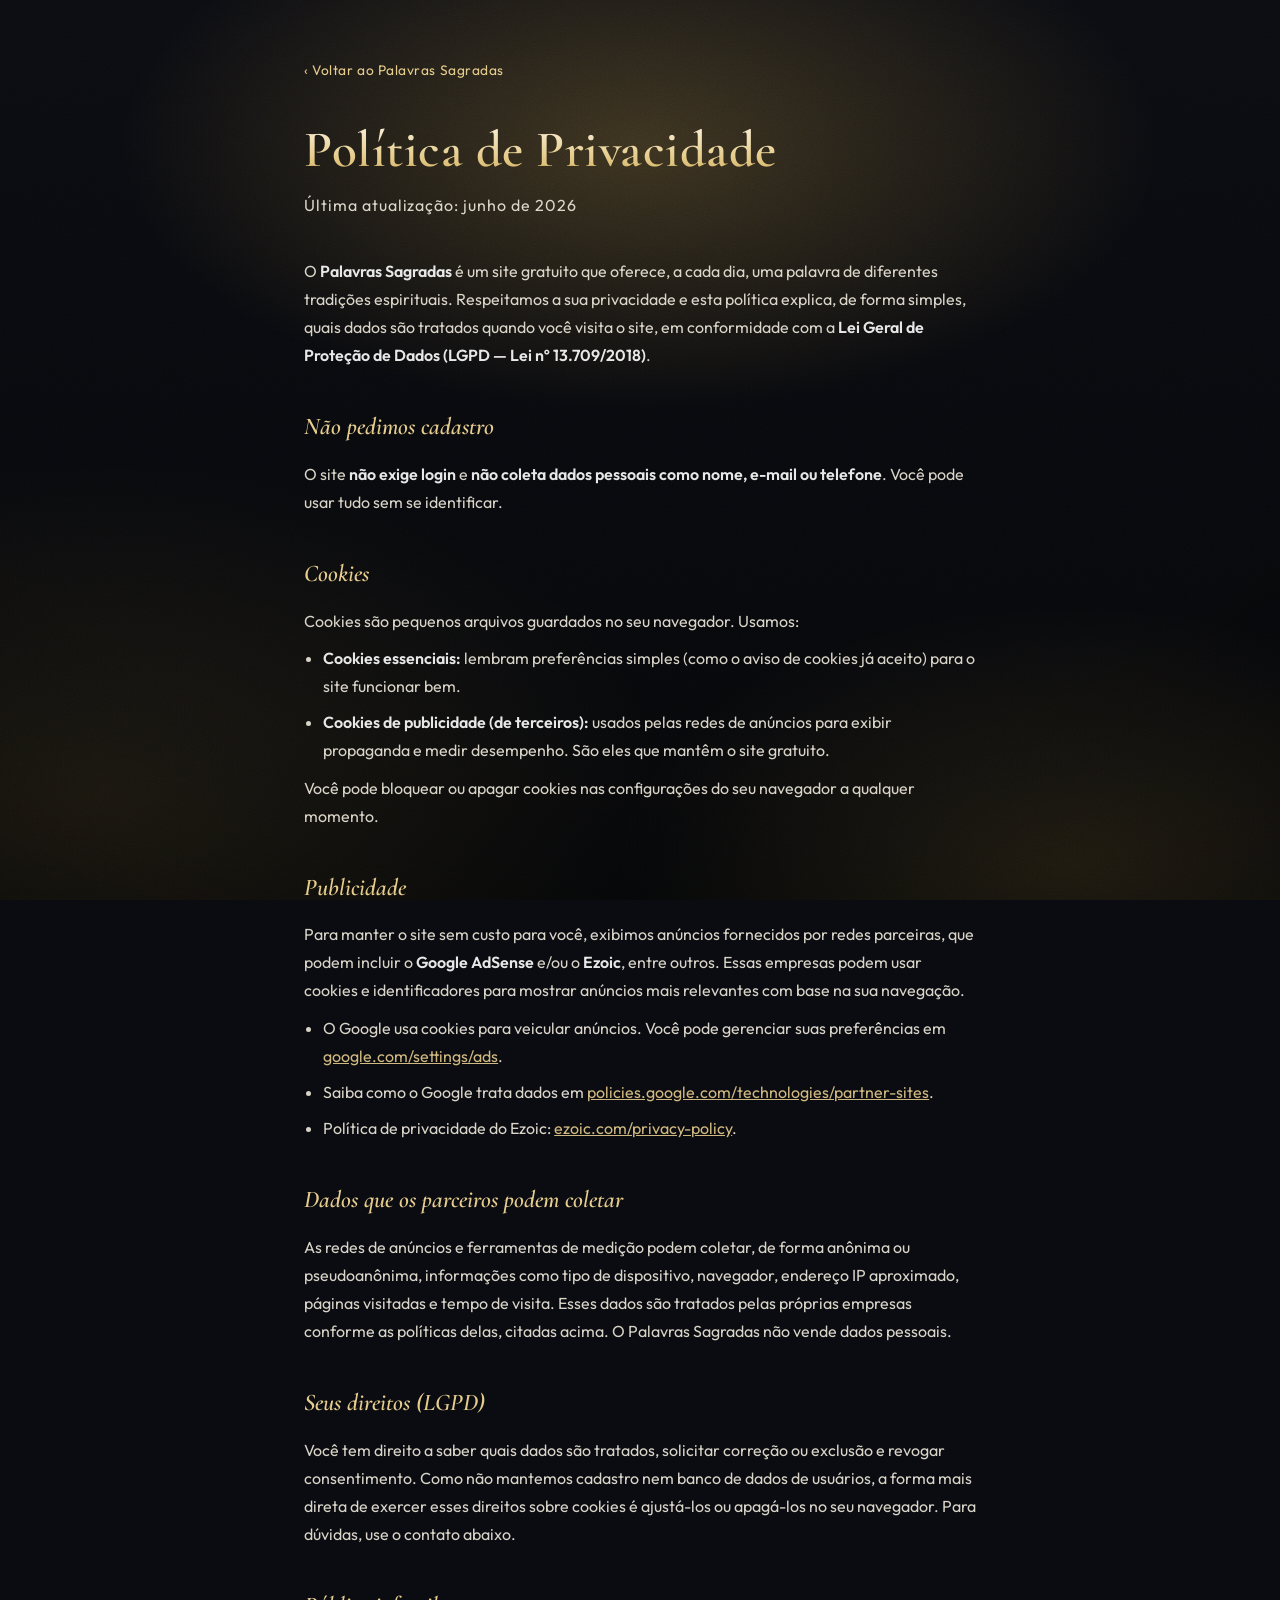
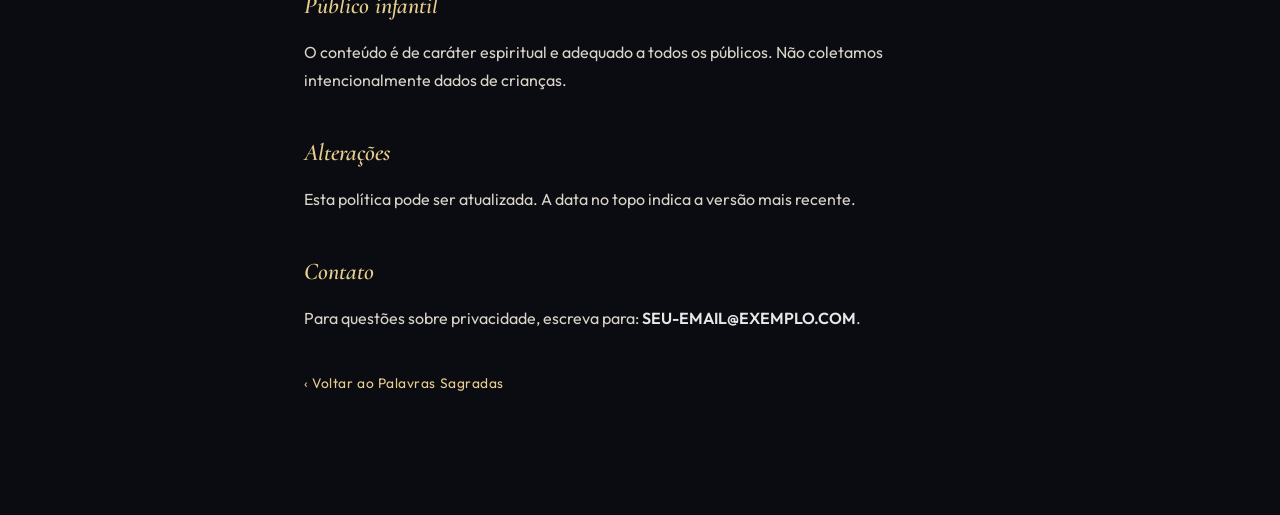
==== privacidade.html @ 9f62ef6f "Infra de monetização: slots de anúncio + LGPD (cookies) + Política de Privacidade - Slots <aside cla" ====
<!DOCTYPE html>
<html lang="pt-BR">
<head>
  <meta charset="UTF-8" />
  <meta name="viewport" content="width=device-width, initial-scale=1.0" />
  <title>Política de Privacidade — Palavras Sagradas</title>
  <meta name="description" content="Política de Privacidade do Palavras Sagradas: como usamos cookies e anúncios para manter o site gratuito, em conformidade com a LGPD." />
  <meta name="theme-color" content="#0b0c11" />
  <link rel="icon" href="assets/favicon.svg" type="image/svg+xml" />
  <link rel="preconnect" href="https://fonts.googleapis.com" />
  <link rel="preconnect" href="https://fonts.gstatic.com" crossorigin />
  <link href="https://fonts.googleapis.com/css2?family=Cormorant+Garamond:ital,wght@0,400;0,500;0,600;0,700;1,400;1,500;1,600&family=Outfit:wght@300;400;500;600&display=swap" rel="stylesheet" />
  <link rel="stylesheet" href="css/styles.css" />
  <style>
    .legal {
      max-width: 720px;
      margin: 0 auto;
      padding: 3.5rem 1.5rem 5rem;
    }
    .legal__back {
      display: inline-flex; align-items: center; gap: 0.4rem;
      color: var(--muted); text-decoration: none;
      font-size: 0.86rem; letter-spacing: 0.04em;
      margin-bottom: 2.5rem;
    }
    .legal__back:hover { color: var(--gold-soft); }
    .legal h1 {
      font-family: var(--serif); font-weight: 600;
      font-size: clamp(2.2rem, 6vw, 3.2rem);
      line-height: 1.1; letter-spacing: 0.01em;
      background: linear-gradient(180deg, #fbf3df 0%, var(--gold-soft) 55%, var(--gold) 100%);
      -webkit-background-clip: text; background-clip: text; color: transparent;
      padding-bottom: 0.12em;
      margin-bottom: 0.4rem;
    }
    .legal__updated { color: var(--muted); font-size: 0.82rem; letter-spacing: 0.06em; margin-bottom: 2.4rem; }
    .legal h2 {
      font-family: var(--serif); font-weight: 600; font-style: italic;
      color: var(--gold-soft);
      font-size: 1.5rem; margin: 2.4rem 0 0.8rem;
    }
    .legal p, .legal li { color: var(--text); opacity: 0.9; line-height: 1.75; font-size: 1rem; }
    .legal ul { margin: 0.6rem 0 0.6rem 1.2rem; }
    .legal li { margin-bottom: 0.5rem; }
    .legal a { color: var(--gold-soft); }
    .legal strong { color: #fff; font-weight: 600; }
  </style>
</head>
<body>
  <main class="legal">
    <a class="legal__back" href="index.html">‹ Voltar ao Palavras Sagradas</a>

    <h1>Política de Privacidade</h1>
    <p class="legal__updated">Última atualização: junho de 2026</p>

    <p>
      O <strong>Palavras Sagradas</strong> é um site gratuito que oferece, a cada dia, uma palavra de
      diferentes tradições espirituais. Respeitamos a sua privacidade e esta política explica, de forma
      simples, quais dados são tratados quando você visita o site, em conformidade com a
      <strong>Lei Geral de Proteção de Dados (LGPD — Lei nº 13.709/2018)</strong>.
    </p>

    <h2>Não pedimos cadastro</h2>
    <p>
      O site <strong>não exige login</strong> e <strong>não coleta dados pessoais como nome, e-mail ou telefone</strong>.
      Você pode usar tudo sem se identificar.
    </p>

    <h2>Cookies</h2>
    <p>
      Cookies são pequenos arquivos guardados no seu navegador. Usamos:
    </p>
    <ul>
      <li><strong>Cookies essenciais:</strong> lembram preferências simples (como o aviso de cookies já aceito) para o site funcionar bem.</li>
      <li><strong>Cookies de publicidade (de terceiros):</strong> usados pelas redes de anúncios para exibir propaganda e medir desempenho. São eles que mantêm o site gratuito.</li>
    </ul>
    <p>Você pode bloquear ou apagar cookies nas configurações do seu navegador a qualquer momento.</p>

    <h2>Publicidade</h2>
    <p>
      Para manter o site sem custo para você, exibimos anúncios fornecidos por redes parceiras, que podem incluir o
      <strong>Google AdSense</strong> e/ou o <strong>Ezoic</strong>, entre outros. Essas empresas podem usar cookies e
      identificadores para mostrar anúncios mais relevantes com base na sua navegação.
    </p>
    <ul>
      <li>O Google usa cookies para veicular anúncios. Você pode gerenciar suas preferências em
        <a href="https://www.google.com/settings/ads" target="_blank" rel="noopener">google.com/settings/ads</a>.</li>
      <li>Saiba como o Google trata dados em
        <a href="https://policies.google.com/technologies/partner-sites" target="_blank" rel="noopener">policies.google.com/technologies/partner-sites</a>.</li>
      <li>Política de privacidade do Ezoic:
        <a href="https://www.ezoic.com/privacy-policy/" target="_blank" rel="noopener">ezoic.com/privacy-policy</a>.</li>
    </ul>

    <h2>Dados que os parceiros podem coletar</h2>
    <p>
      As redes de anúncios e ferramentas de medição podem coletar, de forma anônima ou pseudoanônima, informações como
      tipo de dispositivo, navegador, endereço IP aproximado, páginas visitadas e tempo de visita. Esses dados são tratados
      pelas próprias empresas conforme as políticas delas, citadas acima. O Palavras Sagradas não vende dados pessoais.
    </p>

    <h2>Seus direitos (LGPD)</h2>
    <p>
      Você tem direito a saber quais dados são tratados, solicitar correção ou exclusão e revogar consentimento.
      Como não mantemos cadastro nem banco de dados de usuários, a forma mais direta de exercer esses direitos
      sobre cookies é ajustá-los ou apagá-los no seu navegador. Para dúvidas, use o contato abaixo.
    </p>

    <h2>Público infantil</h2>
    <p>
      O conteúdo é de caráter espiritual e adequado a todos os públicos. Não coletamos intencionalmente dados de crianças.
    </p>

    <h2>Alterações</h2>
    <p>
      Esta política pode ser atualizada. A data no topo indica a versão mais recente.
    </p>

    <h2>Contato</h2>
    <!-- IMPORTANTE: troque o e-mail abaixo pelo seu e-mail de contato real antes de divulgar o site. -->
    <p>
      Para questões sobre privacidade, escreva para: <strong>SEU-EMAIL@EXEMPLO.COM</strong>.
    </p>

    <a class="legal__back" href="index.html" style="margin-top:2.5rem;">‹ Voltar ao Palavras Sagradas</a>
  </main>
</body>
</html>
---- css/styles.css ----
/* ============================================================
   Palavras Sagradas — A palavra do dia de muitas tradições
   Estética: santuário noturno / luxo cinematográfico.
   Obsidiana profunda, ouro luminoso, texto "iluminado",
   atmosfera com aura e grão. Cada tradição entra como uma
   cor de luz (--primary/--glow) sobre a base escura; o ouro
   (--gold) é a constante que dá o tom premium.
   ============================================================ */

:root {
  /* base escura constante */
  --bg: #0b0c11;
  --bg-2: #060709;
  --surface: rgba(255, 255, 255, 0.045);
  --surface-2: rgba(255, 255, 255, 0.08);
  --text: #f0eadd;
  --muted: #9d978a;
  --line: rgba(214, 196, 150, 0.16);

  /* ouro (constante) + cor da tradição (injetada no reader) */
  --gold: #c9a24a;
  --gold-soft: #e6cd8e;
  --primary: #c9a24a;   /* na home, é ouro; no reader vira a cor da tradição */
  --accent: #c9a24a;    /* mantido ouro */
  --glow: rgba(201, 162, 74, 0.22);

  --radius: 26px;
  --radius-sm: 14px;
  --ease: cubic-bezier(0.22, 1, 0.36, 1);
  --serif: "Cormorant Garamond", Georgia, "Times New Roman", serif;
  --sans: "Outfit", system-ui, -apple-system, sans-serif;
}

* { box-sizing: border-box; margin: 0; padding: 0; }
html { -webkit-text-size-adjust: 100%; }

body {
  font-family: var(--sans);
  font-weight: 400;
  color: var(--text);
  background: var(--bg);
  min-height: 100vh;
  min-height: 100dvh;
  line-height: 1.65;
  transition: background-color 1.1s var(--ease);
  overflow-x: hidden;
  -webkit-font-smoothing: antialiased;
}

::selection { background: color-mix(in srgb, var(--gold) 40%, transparent); color: #fff; }

/* atmosfera: aura de luz + vinheta cinematográfica */
body::before {
  content: "";
  position: fixed;
  inset: 0;
  z-index: -2;
  background:
    radial-gradient(58% 42% at 50% 16%, color-mix(in srgb, var(--primary) 26%, transparent), transparent 70%),
    radial-gradient(50% 40% at 84% 96%, color-mix(in srgb, var(--gold) 12%, transparent), transparent 72%),
    radial-gradient(60% 50% at 8% 88%, color-mix(in srgb, var(--primary) 10%, transparent), transparent 74%),
    radial-gradient(120% 110% at 50% 30%, transparent 46%, rgba(0, 0, 0, 0.55) 100%),
    linear-gradient(180deg, var(--bg), var(--bg-2));
  transition: background 1.1s var(--ease);
  pointer-events: none;
}

/* grão sutil */
body::after {
  content: "";
  position: fixed;
  inset: 0;
  z-index: -1;
  pointer-events: none;
  opacity: 0.5;
  mix-blend-mode: soft-light;
  background-image: url("data:image/svg+xml,%3Csvg xmlns='http://www.w3.org/2000/svg' width='200' height='200'%3E%3Cfilter id='n'%3E%3CfeTurbulence type='fractalNoise' baseFrequency='0.85' numOctaves='2' stitchTiles='stitch'/%3E%3C/filter%3E%3Crect width='100%25' height='100%25' filter='url(%23n)' opacity='0.5'/%3E%3C/svg%3E");
}

.app {
  max-width: 860px;
  margin: 0 auto;
  padding: clamp(1.2rem, 4vw, 2.6rem);
  min-height: 100vh;
  min-height: 100dvh;
  display: flex;
  flex-direction: column;
}

.screen { flex: 1; display: flex; flex-direction: column; }
.screen[hidden] { display: none; }
.screen.is-entering > * { animation: rise 1s var(--ease) both; }
.screen.is-entering > *:nth-child(2) { animation-delay: 0.1s; }
.screen.is-entering > *:nth-child(3) { animation-delay: 0.2s; }
.screen.is-entering > *:nth-child(4) { animation-delay: 0.3s; }
@keyframes rise {
  from { opacity: 0; transform: translateY(20px); }
  to   { opacity: 1; transform: translateY(0); }
}

/* ===================== TELA INICIAL ===================== */
.home { justify-content: center; min-height: 88dvh; }
.home__head { text-align: center; padding: clamp(1rem, 5vw, 2.5rem) 0 0.5rem; }

/* emblema com anel de ouro e brilho */
.brand__mark {
  display: inline-grid;
  place-items: center;
  width: 88px; height: 88px;
  margin: 0 auto 1.8rem;
  border-radius: 50%;
  color: var(--gold-soft);
  fill: var(--gold-soft);
  border: 1px solid color-mix(in srgb, var(--gold) 60%, transparent);
  background: radial-gradient(circle at 50% 38%, color-mix(in srgb, var(--gold) 22%, transparent), transparent 68%);
  box-shadow:
    0 0 0 6px rgba(201, 162, 74, 0.05),
    0 0 50px -8px color-mix(in srgb, var(--gold) 55%, transparent),
    inset 0 0 24px -6px color-mix(in srgb, var(--gold) 40%, transparent);
  animation: haloPulse 6s ease-in-out infinite;
}
.brand__mark svg { width: 42px; height: 42px; filter: drop-shadow(0 0 8px color-mix(in srgb, var(--gold) 50%, transparent)); }
@keyframes haloPulse {
  0%, 100% { box-shadow: 0 0 0 6px rgba(201,162,74,0.05), 0 0 50px -8px color-mix(in srgb, var(--gold) 50%, transparent), inset 0 0 24px -6px color-mix(in srgb, var(--gold) 38%, transparent); }
  50%      { box-shadow: 0 0 0 6px rgba(201,162,74,0.08), 0 0 70px -6px color-mix(in srgb, var(--gold) 70%, transparent), inset 0 0 30px -6px color-mix(in srgb, var(--gold) 50%, transparent); }
}

.home__eyebrow {
  text-transform: uppercase;
  letter-spacing: 0.42em;
  font-size: 0.68rem;
  font-weight: 500;
  color: var(--gold-soft);
  margin-bottom: 1.2rem;
  opacity: 0.85;
}
.home__title {
  font-family: var(--serif);
  font-weight: 600;
  font-size: clamp(2.9rem, 9.5vw, 5.2rem);
  line-height: 1.12;
  padding-bottom: 0.12em;
  letter-spacing: 0.01em;
  background: linear-gradient(180deg, #fbf3df 0%, var(--gold-soft) 55%, var(--gold) 100%);
  -webkit-background-clip: text;
  background-clip: text;
  color: transparent;
  text-shadow: 0 2px 40px color-mix(in srgb, var(--gold) 30%, transparent);
}
.home__lead {
  max-width: 30ch;
  margin: 1.5rem auto 0;
  font-family: var(--serif);
  font-style: italic;
  font-weight: 400;
  font-size: clamp(1.2rem, 3vw, 1.55rem);
  line-height: 1.45;
  color: var(--muted);
}

/* ornamento (linha com losango central) */
.ornament {
  display: block;
  width: 180px;
  height: 14px;
  margin: 2rem auto 0;
  position: relative;
}
.ornament::before {
  content: "";
  position: absolute; top: 50%; left: 0; right: 0;
  height: 1px;
  background: linear-gradient(90deg, transparent, color-mix(in srgb, var(--gold) 80%, transparent), transparent);
}
.ornament::after {
  content: "";
  position: absolute; top: 50%; left: 50%;
  width: 7px; height: 7px;
  transform: translate(-50%, -50%) rotate(45deg);
  background: var(--gold-soft);
  box-shadow: 0 0 12px 1px color-mix(in srgb, var(--gold) 70%, transparent);
}

/* ----- campo de busca ----- */
.search {
  position: relative;
  max-width: 480px;
  width: 100%;
  margin: 2.6rem auto 1rem;
}
.search__field {
  display: flex;
  align-items: center;
  gap: 0.75rem;
  background: var(--surface);
  border: 1px solid var(--line);
  border-radius: 999px;
  padding: 0.35rem 1.4rem;
  backdrop-filter: blur(14px);
  -webkit-backdrop-filter: blur(14px);
  box-shadow: inset 0 1px 0 rgba(255, 255, 255, 0.06), 0 24px 50px -28px rgba(0, 0, 0, 0.9);
  transition: border-color 0.45s var(--ease), box-shadow 0.45s var(--ease), transform 0.45s var(--ease);
}
.search__field:focus-within {
  border-color: color-mix(in srgb, var(--gold) 75%, transparent);
  box-shadow:
    inset 0 1px 0 rgba(255, 255, 255, 0.08),
    0 0 0 4px color-mix(in srgb, var(--gold) 16%, transparent),
    0 0 40px -10px color-mix(in srgb, var(--gold) 60%, transparent);
  transform: translateY(-1px);
}
.search__icon { width: 21px; height: 21px; color: var(--gold-soft); flex: none; opacity: 0.9; }
.search__input {
  flex: 1;
  font: inherit;
  font-size: 1.1rem;
  color: var(--text);
  background: none;
  border: none;
  outline: none;
  padding: 1rem 0;
}
.search__input::placeholder { color: var(--muted); opacity: 0.7; }

/* sugestões */
.suggest {
  list-style: none;
  position: absolute;
  left: 0; right: 0;
  margin-top: 0.7rem;
  background: rgba(18, 19, 26, 0.92);
  border: 1px solid var(--line);
  border-radius: var(--radius-sm);
  backdrop-filter: blur(20px);
  -webkit-backdrop-filter: blur(20px);
  box-shadow: 0 40px 80px -36px #000, 0 0 0 1px rgba(0, 0, 0, 0.4);
  overflow: hidden;
  z-index: 10;
  animation: rise 0.35s var(--ease);
}
.suggest[hidden] { display: none; }
.suggest__item {
  display: flex;
  align-items: center;
  gap: 0.9rem;
  width: 100%;
  padding: 0.85rem 1.2rem;
  font: inherit;
  font-size: 1.02rem;
  text-align: left;
  background: none;
  border: none;
  border-bottom: 1px solid rgba(255, 255, 255, 0.05);
  cursor: pointer;
  color: var(--text);
  transition: background 0.25s var(--ease), padding-left 0.25s var(--ease);
}
.suggest__item:last-child { border-bottom: none; }
.suggest__item:hover,
.suggest__item.is-active {
  background: color-mix(in srgb, var(--gold) 12%, transparent);
  padding-left: 1.45rem;
}
.suggest__icon {
  width: 40px; height: 40px;
  padding: 9px;
  flex: none;
  border-radius: 50%;
  color: var(--c, var(--gold-soft));
  fill: var(--c, var(--gold-soft));
  background: color-mix(in srgb, var(--c, var(--gold)) 18%, transparent);
}
.suggest__name { font-weight: 500; }
.suggest__tag { font-size: 0.82rem; color: var(--muted); margin-left: auto; text-align: right; font-style: italic; font-family: var(--serif); }

.search__msg {
  margin-top: 1.3rem;
  text-align: center;
  color: var(--muted);
  font-size: 1.02rem;
  animation: rise 0.3s var(--ease);
}
.search__msg[hidden] { display: none; }
.search__msg b { color: var(--gold-soft); font-weight: 400; font-style: italic; font-family: var(--serif); }
.search__suggest-btn {
  font: inherit;
  font-weight: 600;
  color: var(--gold-soft);
  background: none;
  border: none;
  cursor: pointer;
  text-decoration: underline;
  text-decoration-color: color-mix(in srgb, var(--gold) 55%, transparent);
  text-underline-offset: 4px;
  padding: 0 0.15rem;
}
.search__suggest-btn:hover { color: #fff; }

.home__foot {
  text-align: center;
  padding: 2.6rem 0 1.5rem;
  color: var(--muted);
  font-size: 0.76rem;
  letter-spacing: 0.08em;
  opacity: 0.8;
}

/* ===================== TELA DA PALAVRA ===================== */
.reader { justify-content: space-between; }

.reader__top {
  display: flex;
  align-items: center;
  justify-content: space-between;
  gap: 1rem;
  padding: 0.4rem 0 1rem;
}
.reader__brand { display: inline-flex; align-items: center; gap: 0.55rem; }
.reader__symbol {
  width: 22px; height: 22px;
  color: var(--primary); fill: var(--primary);
  filter: drop-shadow(0 0 6px color-mix(in srgb, var(--primary) 55%, transparent));
}
.reader__religion {
  font-weight: 500;
  font-size: 0.92rem;
  color: var(--text);
  letter-spacing: 0.05em;
}

.ghost-btn {
  font: inherit; font-size: 0.88rem; font-weight: 400;
  color: var(--muted);
  background: none;
  border: 1px solid transparent;
  cursor: pointer;
  padding: 0.45rem 1rem 0.45rem 0.7rem;
  border-radius: 999px;
  transition: color 0.3s var(--ease), background 0.3s var(--ease), border-color 0.3s var(--ease);
}
.ghost-btn:hover { color: var(--text); background: rgba(255, 255, 255, 0.05); border-color: var(--line); }

.reader__stage {
  flex: 1;
  display: flex;
  flex-direction: column;
  align-items: center;
  justify-content: center;
  text-align: center;
  gap: 1.6rem;
  padding: clamp(1rem, 5vw, 2.5rem) 0;
}

/* rótulo com filetes dourados dos lados */
.phrase-label {
  display: flex;
  align-items: center;
  gap: 0.9rem;
  text-transform: uppercase;
  letter-spacing: 0.34em;
  font-size: 0.68rem;
  font-weight: 500;
  color: var(--gold-soft);
}
.phrase-label::before,
.phrase-label::after {
  content: "";
  width: clamp(24px, 8vw, 52px);
  height: 1px;
  background: linear-gradient(90deg, transparent, color-mix(in srgb, var(--gold) 75%, transparent));
}
.phrase-label::after { transform: scaleX(-1); }

/* a palavra: texto iluminado, sem "card de blog" */
.phrase-card {
  position: relative;
  width: 100%;
  max-width: 680px;
  background: none;
  border: none;
  padding: clamp(1.5rem, 5vw, 2.5rem) clamp(0.5rem, 3vw, 2rem);
}
.phrase-card::before {
  content: "\201C";
  position: absolute;
  top: -0.32em; left: 50%;
  transform: translateX(-50%);
  font-family: var(--serif);
  font-style: italic;
  font-size: clamp(6rem, 20vw, 11rem);
  font-weight: 600;
  color: var(--gold);
  opacity: 0.16;
  line-height: 1;
  pointer-events: none;
}
.phrase-text {
  position: relative;
  font-family: var(--serif);
  font-style: italic;
  font-size: clamp(1.7rem, 5vw, 2.9rem);
  font-weight: 500;
  line-height: 1.4;
  color: var(--text);
  text-shadow: 0 1px 30px color-mix(in srgb, var(--primary) 22%, transparent);
  overflow-wrap: break-word;
  hyphens: auto;
}
.phrase-text.is-swapping { opacity: 0; transform: translateY(12px); }
.phrase-text { transition: opacity 0.55s var(--ease), transform 0.55s var(--ease); }

.phrase-ref {
  display: inline-flex;
  align-items: center;
  gap: 0.7rem;
  margin-top: 1.7rem;
  font-family: var(--sans);
  font-style: normal;
  font-size: 0.76rem;
  font-weight: 500;
  text-transform: uppercase;
  letter-spacing: 0.2em;
  color: var(--gold-soft);
}
.phrase-ref::before {
  content: "";
  width: 30px; height: 1px;
  background: linear-gradient(90deg, transparent, color-mix(in srgb, var(--gold) 80%, transparent));
}
.phrase-source {
  font-family: var(--serif);
  font-style: italic;
  font-size: 1.02rem;
  color: var(--muted);
}

/* ações */
.reader__actions {
  display: flex;
  align-items: center;
  justify-content: center;
  gap: 0.7rem;
  padding: 0.5rem 0 0.8rem;
}

.primary-btn {
  font: inherit; font-weight: 500; font-size: 0.96rem;
  letter-spacing: 0.05em;
  color: #15130d;
  background: linear-gradient(180deg, var(--gold-soft), var(--gold));
  border: none; cursor: pointer;
  padding: 0.95rem 2.1rem;
  border-radius: 999px;
  box-shadow:
    inset 0 1px 0 rgba(255, 255, 255, 0.4),
    0 12px 30px -12px color-mix(in srgb, var(--gold) 70%, transparent),
    0 0 0 1px rgba(0, 0, 0, 0.2);
  transition: transform 0.3s var(--ease), box-shadow 0.3s var(--ease), filter 0.3s var(--ease);
}
.primary-btn:hover { transform: translateY(-2px); filter: brightness(1.06); box-shadow: 0 18px 38px -14px color-mix(in srgb, var(--gold) 75%, transparent); }
.primary-btn:active { transform: translateY(0); }

/* chip de data (Hoje / Ontem / data) */
.phrase-day {
  font-family: var(--sans, inherit);
  text-transform: uppercase;
  letter-spacing: 0.32em;
  font-size: 0.64rem;
  font-weight: 500;
  color: var(--gold-soft);
  opacity: 0.78;
  margin-bottom: 0.85rem;
}

/* botões de navegação de dia (só passado) */
.day-btn {
  font: inherit; font-weight: 500; font-size: 0.92rem;
  letter-spacing: 0.04em;
  color: #15130d;
  background: linear-gradient(180deg, var(--gold-soft), var(--gold));
  border: none; cursor: pointer;
  padding: 0.85rem 1.7rem;
  border-radius: 999px;
  box-shadow:
    inset 0 1px 0 rgba(255, 255, 255, 0.4),
    0 12px 30px -12px color-mix(in srgb, var(--gold) 70%, transparent),
    0 0 0 1px rgba(0, 0, 0, 0.2);
  transition: transform 0.3s var(--ease), box-shadow 0.3s var(--ease), filter 0.3s var(--ease);
}
.day-btn:hover { transform: translateY(-2px); filter: brightness(1.06); }
.day-btn:active { transform: translateY(0); }
.day-btn[disabled] { opacity: 0.35; cursor: default; box-shadow: none; transform: none; filter: none; }
.day-btn--ghost {
  color: var(--gold-soft);
  background: transparent;
  box-shadow: inset 0 0 0 1px color-mix(in srgb, var(--gold) 40%, transparent);
}
.day-btn--ghost:hover { color: #fff; box-shadow: inset 0 0 0 1px color-mix(in srgb, var(--gold) 70%, transparent); }

.icon-btn {
  width: 52px; height: 52px;
  display: grid; place-items: center;
  color: var(--gold-soft);
  background: var(--surface);
  border: 1px solid var(--line);
  border-radius: 50%;
  cursor: pointer;
  backdrop-filter: blur(10px);
  -webkit-backdrop-filter: blur(10px);
  transition: transform 0.3s var(--ease), color 0.3s var(--ease), border-color 0.3s var(--ease), background 0.3s var(--ease);
}
.icon-btn svg { width: 21px; height: 21px; }
.icon-btn:hover { transform: translateY(-2px); border-color: color-mix(in srgb, var(--gold) 65%, transparent); color: #fff; }
.icon-btn[aria-expanded="true"] { color: #15130d; background: linear-gradient(180deg, var(--gold-soft), var(--gold)); border-color: transparent; }

/* menu de compartilhar */
.share-menu {
  display: grid;
  grid-template-columns: repeat(auto-fit, minmax(130px, 1fr));
  gap: 0.5rem;
  max-width: 440px;
  margin: 0.2rem auto 1rem;
  padding: 0.7rem;
  background: rgba(18, 19, 26, 0.92);
  border: 1px solid var(--line);
  border-radius: var(--radius-sm);
  backdrop-filter: blur(20px);
  -webkit-backdrop-filter: blur(20px);
  box-shadow: 0 40px 80px -36px #000;
  animation: rise 0.3s var(--ease);
}
.share-menu[hidden] { display: none; }
.share-opt {
  display: flex;
  align-items: center;
  justify-content: center;
  gap: 0.5rem;
  font: inherit;
  font-weight: 400;
  font-size: 0.92rem;
  color: var(--text);
  background: rgba(255, 255, 255, 0.04);
  border: 1px solid transparent;
  border-radius: 10px;
  padding: 0.78rem 0.6rem;
  cursor: pointer;
  transition: background 0.25s var(--ease), transform 0.25s var(--ease), border-color 0.25s var(--ease);
}
.share-opt:hover {
  background: color-mix(in srgb, var(--gold) 14%, transparent);
  border-color: color-mix(in srgb, var(--gold) 40%, transparent);
  transform: translateY(-1px);
}
.share-opt svg { width: 19px; height: 19px; color: var(--gold-soft); flex: none; }
.share-opt[hidden] { display: none; }

#share-canvas { display: none; }

.toast {
  text-align: center;
  margin: 0 auto;
  font-family: var(--serif);
  font-style: italic;
  font-size: 1rem;
  color: var(--text);
  background: rgba(18, 19, 26, 0.95);
  border: 1px solid color-mix(in srgb, var(--gold) 32%, transparent);
  border-radius: 999px;
  padding: 0.55rem 1.4rem;
  box-shadow: 0 18px 36px -18px #000;
  width: max-content;
  max-width: 90%;
  animation: rise 0.35s var(--ease);
}

.reader__foot { text-align: center; padding-top: 0.6rem; }
.text-link {
  font: inherit; font-family: var(--serif); font-style: italic; font-size: 1.15rem;
  color: var(--muted); background: none; border: none; cursor: pointer;
  letter-spacing: 0.01em;
  transition: color 0.3s var(--ease);
}
.text-link:hover { color: var(--gold-soft); }

/* ===================== FUNDO PERSONALIZADO ===================== */
/* a cor da tradição vira a aura de luz sobre a base escura */
body[data-religion]::before {
  background:
    radial-gradient(56% 42% at 50% 14%, color-mix(in srgb, var(--primary) 38%, transparent), transparent 68%),
    radial-gradient(48% 40% at 86% 98%, color-mix(in srgb, var(--primary) 20%, transparent), transparent 72%),
    radial-gradient(54% 46% at 6% 90%, color-mix(in srgb, var(--gold) 12%, transparent), transparent 74%),
    radial-gradient(120% 110% at 50% 26%, transparent 44%, rgba(0, 0, 0, 0.6) 100%),
    linear-gradient(180deg, var(--bg), var(--bg-2));
}

.reader-bg {
  position: fixed;
  inset: 0;
  z-index: -1;
  display: none;
  align-items: center;
  justify-content: center;
  pointer-events: none;
  overflow: hidden;
}
body[data-screen="reader"][data-religion] .reader-bg { display: flex; }
.reader-bg__mark {
  width: min(86vmin, 640px);
  height: min(86vmin, 640px);
  color: var(--primary);
  fill: var(--primary);
  opacity: 0.09;
  filter: drop-shadow(0 0 60px color-mix(in srgb, var(--primary) 50%, transparent));
  animation: float 24s ease-in-out infinite;
}
@keyframes float {
  0%, 100% { transform: translateY(1.5%) rotate(-2deg); }
  50%      { transform: translateY(-1.5%) rotate(2deg); }
}

/* acessibilidade */
:focus-visible { outline: 2px solid var(--gold-soft); outline-offset: 3px; border-radius: 6px; }

@media (prefers-reduced-motion: reduce) {
  *, *::before, *::after { animation: none !important; transition: none !important; }
}

@media (max-width: 440px) {
  .share-menu { grid-template-columns: repeat(2, 1fr); }
  .suggest__tag { display: none; }
  .phrase-label { letter-spacing: 0.24em; font-size: 0.64rem; }
  .phrase-label::before, .phrase-label::after { width: 22px; }
  .phrase-ref { letter-spacing: 0.14em; }
}

/* ============================================================
   PUBLICIDADE (slots de anúncio) + LGPD (cookies) + legal
   ============================================================ */

/* Slot de anúncio: discreto, só aparece quando a rede o preenche.
   Vazio, ele colapsa (sem altura) e fica invisível. */
.ad-slot {
  display: block;
  width: 100%;
  max-width: 728px;
  margin: 1.6rem auto 0;
  text-align: center;
  min-height: 0;
}
.ad-slot:not(:empty) {
  margin-top: 2rem;
  padding-top: 1.2rem;
  border-top: 1px solid var(--line);
}
.ad-slot:not(:empty)::before {
  content: "publicidade";
  display: block;
  font-size: 0.56rem;
  letter-spacing: 0.3em;
  text-transform: uppercase;
  color: var(--muted);
  opacity: 0.6;
  margin-bottom: 0.6rem;
}

/* link discreto para a Política de Privacidade */
.legal-link {
  display: inline-block;
  margin-top: 0.5rem;
  font-size: 0.74rem;
  letter-spacing: 0.06em;
  color: var(--muted);
  text-decoration: none;
  border-bottom: 1px solid transparent;
  transition: color 0.2s var(--ease), border-color 0.2s var(--ease);
}
.legal-link:hover { color: var(--gold-soft); border-bottom-color: color-mix(in srgb, var(--gold) 50%, transparent); }
.home__foot .legal-link { display: block; margin-top: 0.8rem; }

/* barra de cookies (LGPD) */
.cookie-bar {
  position: fixed;
  left: 50%;
  bottom: 1rem;
  transform: translateX(-50%);
  z-index: 50;
  width: calc(100% - 2rem);
  max-width: 640px;
  display: flex;
  align-items: center;
  gap: 1rem;
  padding: 0.95rem 1.1rem;
  background: rgba(16, 16, 22, 0.92);
  border: 1px solid var(--line);
  border-radius: var(--radius-sm);
  box-shadow: 0 20px 50px -20px rgba(0, 0, 0, 0.8);
  backdrop-filter: blur(14px);
  -webkit-backdrop-filter: blur(14px);
}
.cookie-bar__text {
  flex: 1;
  font-size: 0.82rem;
  line-height: 1.5;
  color: var(--muted);
}
.cookie-bar__text a { color: var(--gold-soft); text-decoration: none; border-bottom: 1px solid color-mix(in srgb, var(--gold) 40%, transparent); }
.cookie-bar__btn {
  flex-shrink: 0;
  font: inherit; font-weight: 500; font-size: 0.84rem;
  color: #15130d;
  background: linear-gradient(180deg, var(--gold-soft), var(--gold));
  border: none; cursor: pointer;
  padding: 0.6rem 1.3rem;
  border-radius: 999px;
  transition: filter 0.2s var(--ease), transform 0.2s var(--ease);
}
.cookie-bar__btn:hover { filter: brightness(1.06); transform: translateY(-1px); }

@media (max-width: 540px) {
  .cookie-bar { flex-direction: column; align-items: stretch; text-align: center; gap: 0.7rem; }
  .cookie-bar__btn { width: 100%; padding: 0.7rem; }
}
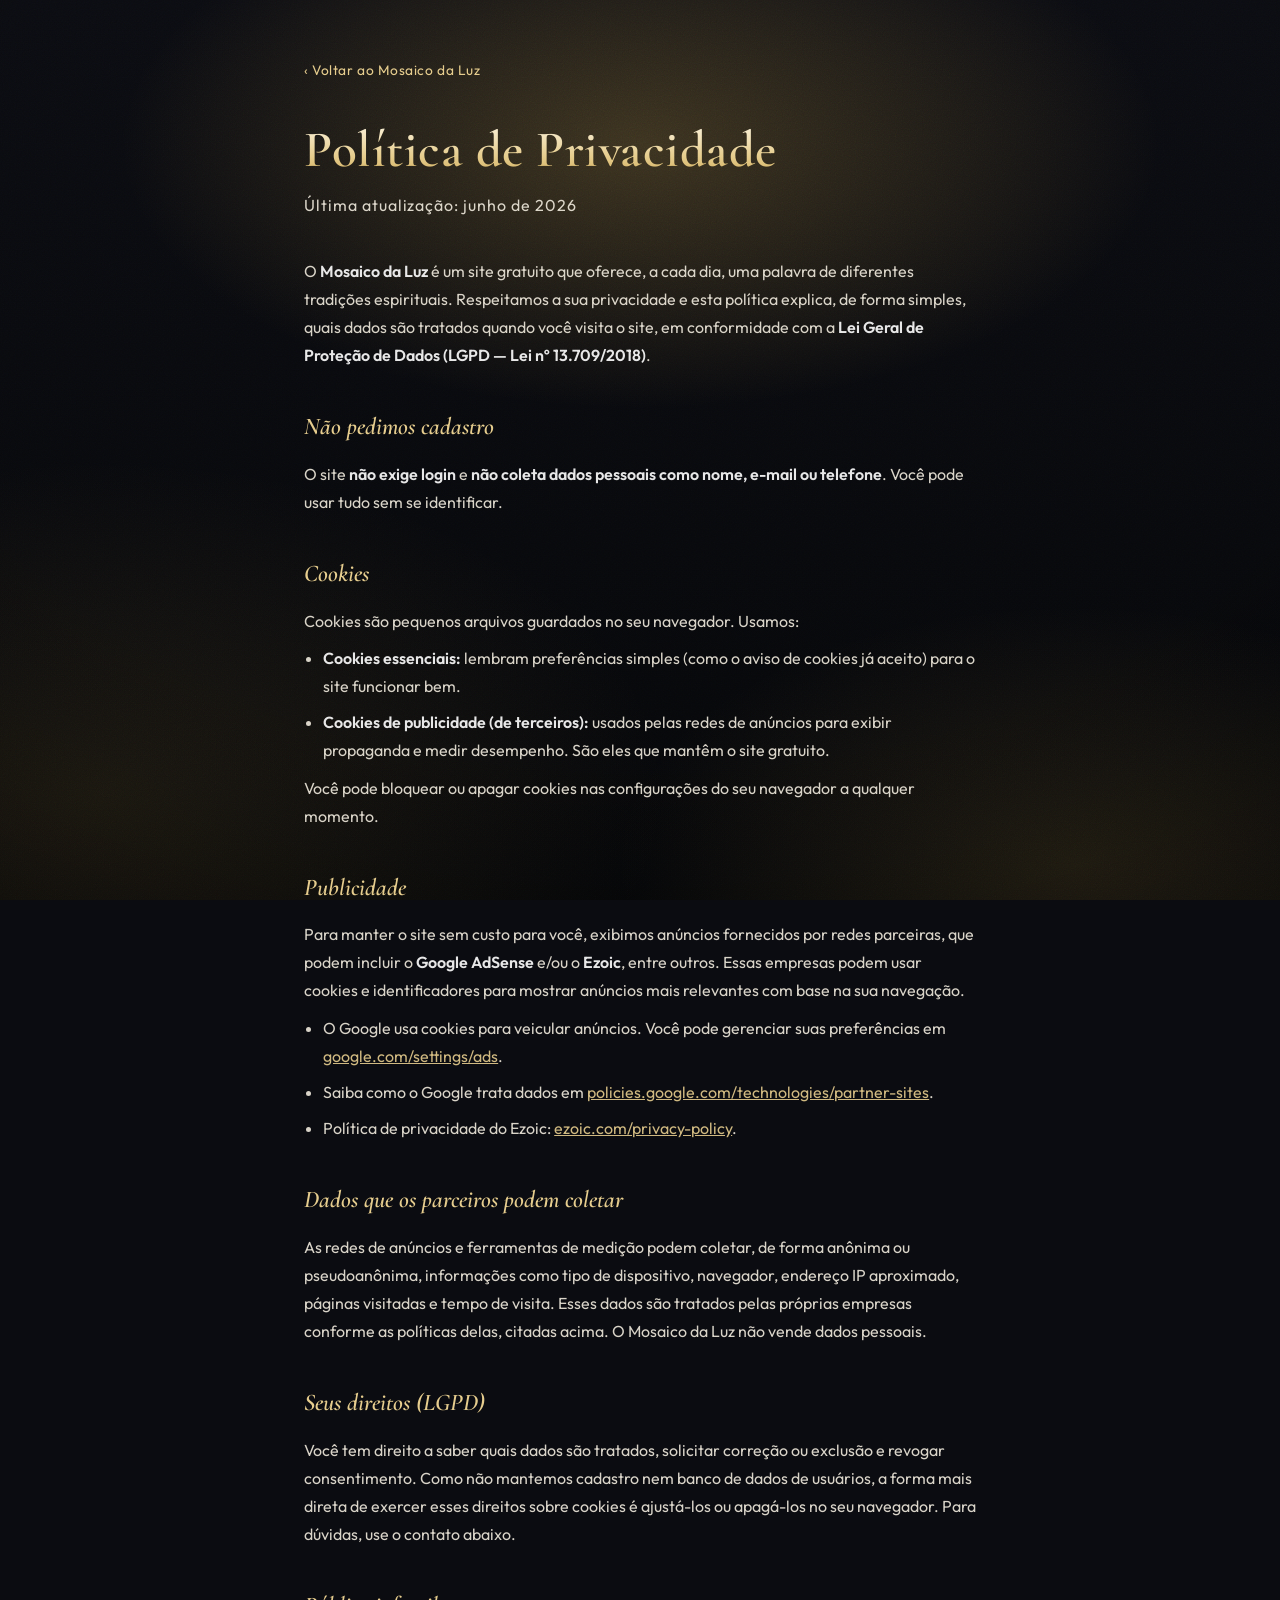
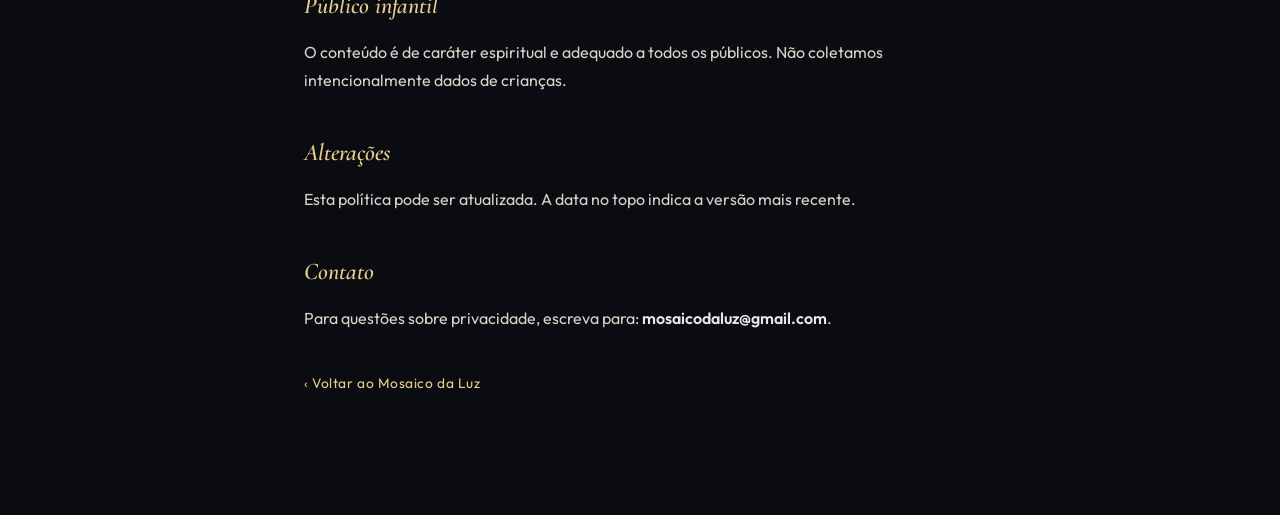
==== commit 0556bcbc: "Rebrand: Palavras Sagradas -> Mosaico da Luz Atualiza nome em title, og:title, hero (h1), rodapés, i" ====
--- a/privacidade.html
+++ b/privacidade.html
@@ -3,8 +3,8 @@
 <head>
   <meta charset="UTF-8" />
   <meta name="viewport" content="width=device-width, initial-scale=1.0" />
-  <title>Política de Privacidade — Palavras Sagradas</title>
-  <meta name="description" content="Política de Privacidade do Palavras Sagradas: como usamos cookies e anúncios para manter o site gratuito, em conformidade com a LGPD." />
+  <title>Política de Privacidade — Mosaico da Luz</title>
+  <meta name="description" content="Política de Privacidade do Mosaico da Luz: como usamos cookies e anúncios para manter o site gratuito, em conformidade com a LGPD." />
   <meta name="theme-color" content="#0b0c11" />
   <link rel="icon" href="assets/favicon.svg" type="image/svg+xml" />
   <link rel="preconnect" href="https://fonts.googleapis.com" />
@@ -48,13 +48,13 @@
 </head>
 <body>
   <main class="legal">
-    <a class="legal__back" href="index.html">‹ Voltar ao Palavras Sagradas</a>
+    <a class="legal__back" href="index.html">‹ Voltar ao Mosaico da Luz</a>
 
     <h1>Política de Privacidade</h1>
     <p class="legal__updated">Última atualização: junho de 2026</p>
 
     <p>
-      O <strong>Palavras Sagradas</strong> é um site gratuito que oferece, a cada dia, uma palavra de
+      O <strong>Mosaico da Luz</strong> é um site gratuito que oferece, a cada dia, uma palavra de
       diferentes tradições espirituais. Respeitamos a sua privacidade e esta política explica, de forma
       simples, quais dados são tratados quando você visita o site, em conformidade com a
       <strong>Lei Geral de Proteção de Dados (LGPD — Lei nº 13.709/2018)</strong>.
@@ -95,7 +95,7 @@
     <p>
       As redes de anúncios e ferramentas de medição podem coletar, de forma anônima ou pseudoanônima, informações como
       tipo de dispositivo, navegador, endereço IP aproximado, páginas visitadas e tempo de visita. Esses dados são tratados
-      pelas próprias empresas conforme as políticas delas, citadas acima. O Palavras Sagradas não vende dados pessoais.
+      pelas próprias empresas conforme as políticas delas, citadas acima. O Mosaico da Luz não vende dados pessoais.
     </p>
 
     <h2>Seus direitos (LGPD)</h2>
@@ -118,10 +118,10 @@
     <h2>Contato</h2>
     <!-- IMPORTANTE: troque o e-mail abaixo pelo seu e-mail de contato real antes de divulgar o site. -->
     <p>
-      Para questões sobre privacidade, escreva para: <strong>SEU-EMAIL@EXEMPLO.COM</strong>.
+      Para questões sobre privacidade, escreva para: <strong>mosaicodaluz@gmail.com</strong>.
     </p>
 
-    <a class="legal__back" href="index.html" style="margin-top:2.5rem;">‹ Voltar ao Palavras Sagradas</a>
+    <a class="legal__back" href="index.html" style="margin-top:2.5rem;">‹ Voltar ao Mosaico da Luz</a>
   </main>
 </body>
 </html>
